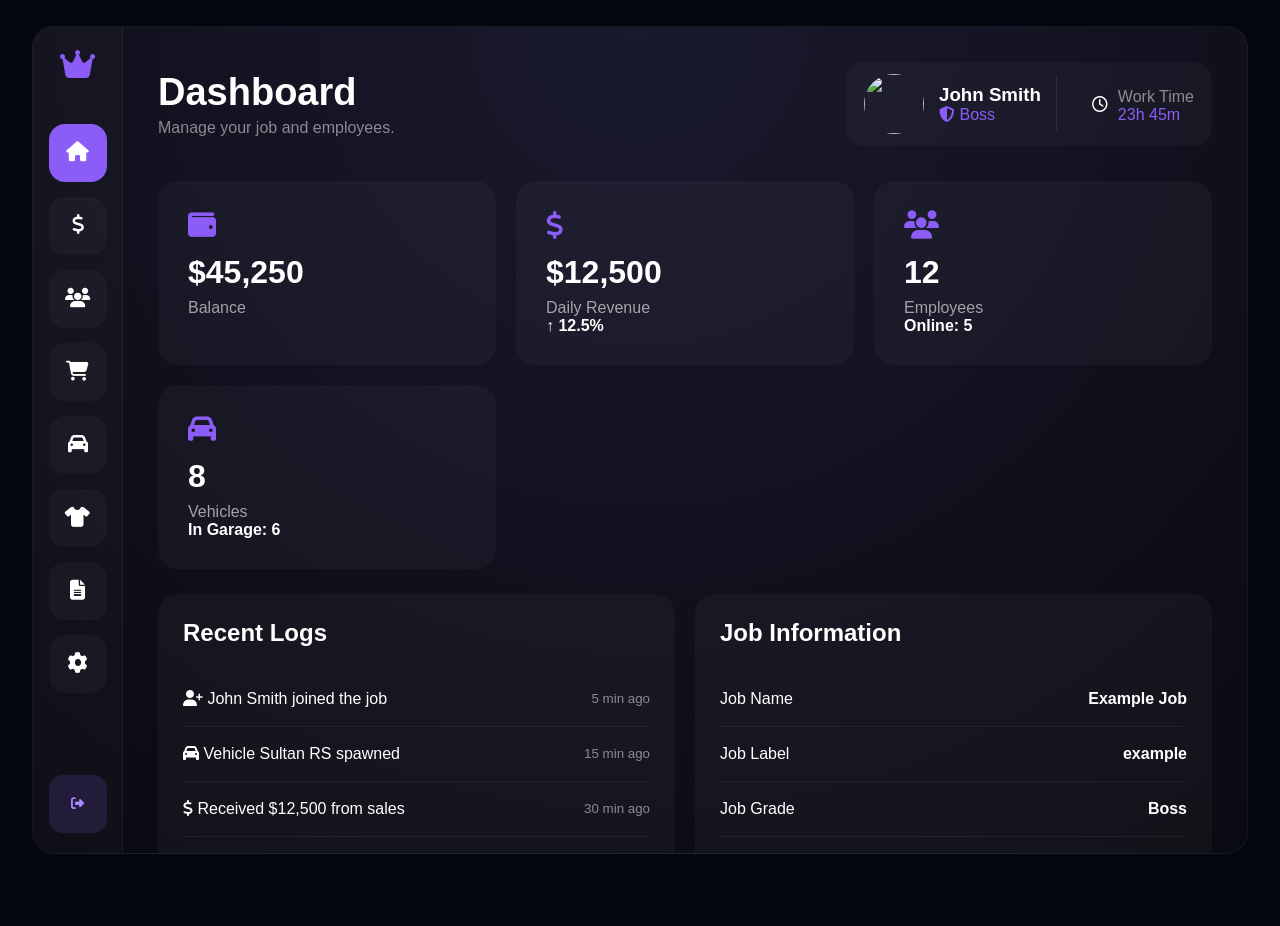
==== demo.html @ d32dae9c "Add browser demo preview page" ====
<!DOCTYPE html>
<html lang="en">
<head>
    <meta charset="UTF-8">
    <meta name="viewport" content="width=device-width, initial-scale=1.0">
    <title>AJ BossMenu Demo Preview</title>
    <link rel="stylesheet" href="html/style.css">
    <link rel="stylesheet" href="https://cdnjs.cloudflare.com/ajax/libs/font-awesome/6.5.1/css/all.min.css">
    <style>
        body { display: block !important; background: #050812; }
    </style>
</head>
<body>
    <div class="boss-wrapper">
        <aside class="sidebar">
            <div class="logo"><i class="fa-solid fa-crown"></i></div>
            <nav class="menu">
                <button class="active"><i class="fa-solid fa-house"></i></button>
                <button><i class="fa-solid fa-dollar-sign"></i></button>
                <button><i class="fa-solid fa-users"></i></button>
                <button><i class="fa-solid fa-cart-shopping"></i></button>
                <button><i class="fa-solid fa-car"></i></button>
                <button><i class="fa-solid fa-shirt"></i></button>
                <button><i class="fa-solid fa-file-lines"></i></button>
                <button><i class="fa-solid fa-gear"></i></button>
            </nav>
            <button class="exit-btn"><i class="fa-solid fa-right-from-bracket"></i></button>
        </aside>
        <main class="main">
            <header class="header">
                <div class="header-title"><h1>Dashboard</h1><p>Manage your job and employees.</p></div>
                <div class="profile">
                    <img src="https://i.imgur.com/3ZQ3Z6v.png">
                    <div class="profile-info"><h3>John Smith</h3><span><i class="fa-solid fa-shield-halved"></i> Boss</span></div>
                    <div class="header-divider"></div>
                    <div class="worktime"><i class="fa-regular fa-clock"></i><div><p>Work Time</p><span>23h 45m</span></div></div>
                </div>
            </header>
            <section class="page active">
                <div class="cards">
                    <div class="card purple"><i class="fa-solid fa-wallet"></i><div><h2>$45,250</h2><p>Balance</p></div></div>
                    <div class="card green"><i class="fa-solid fa-dollar-sign"></i><div><h2>$12,500</h2><p>Daily Revenue</p><strong>↑ 12.5%</strong></div></div>
                    <div class="card blue"><i class="fa-solid fa-users"></i><div><h2>12</h2><p>Employees</p><strong>Online: 5</strong></div></div>
                    <div class="card orange"><i class="fa-solid fa-car"></i><div><h2>8</h2><p>Vehicles</p><strong>In Garage: 6</strong></div></div>
                </div>
                <div class="content-grid">
                    <section class="panel logs-preview">
                        <h2>Recent Logs</h2>
                        <div class="log-item"><span><i class="fa-solid fa-user-plus"></i> John Smith joined the job</span><small>5 min ago</small></div>
                        <div class="log-item"><span><i class="fa-solid fa-car"></i> Vehicle Sultan RS spawned</span><small>15 min ago</small></div>
                        <div class="log-item"><span><i class="fa-solid fa-dollar-sign"></i> Received $12,500 from sales</span><small>30 min ago</small></div>
                        <div class="log-item"><span><i class="fa-solid fa-user-check"></i> Mike Johnson was hired</span><small>1 hour ago</small></div>
                        <button class="panel-button"><i class="fa-solid fa-file-lines"></i> View All Logs</button>
                    </section>
                    <section class="panel info">
                        <h2>Job Information</h2>
                        <div class="info-row"><span>Job Name</span><strong>Example Job</strong></div>
                        <div class="info-row"><span>Job Label</span><strong>example</strong></div>
                        <div class="info-row"><span>Job Grade</span><strong>Boss</strong></div>
                        <div class="info-row"><span>Members</span><strong>12 / 50</strong></div>
                        <div class="info-row"><span>Created</span><strong>May 1, 2024</strong></div>
                    </section>
                </div>
            </section>
        </main>
    </div>
</body>
</html>
---- html/style.css ----
@import url('./styles/base/reset.css');
@import url('./styles/layout/sidebar.css');
@import url('./styles/layout/header.css');
@import url('./styles/components/cards.css');
@import url('./styles/components/panels.css');
@import url('./styles/components/toast.css');

body {
    display: none;
}

.boss-wrapper {
    width: 95%;
    height: 92%;
    margin: auto;
    margin-top: 2%;
    background: radial-gradient(circle at top, rgba(26,26,46,0.98), rgba(10,10,18,0.98));
    border-radius: 22px;
    display: flex;
    overflow: hidden;
    border: 1px solid rgba(255,255,255,0.05);
    box-shadow: 0 0 80px rgba(0,0,0,.45);
}

.page {
    display: none;
    animation: fade .18s ease;
}

.page.active {
    display: block;
}

.page-panel {
    min-height: 700px;
}

.toolbar {
    display: flex;
    gap: 10px;
    margin-bottom: 20px;
}

.toolbar button,
.panel-button,
.exit-btn {
    border: none;
    outline: none;
    background: rgba(139,92,246,.15);
    color: #a78bfa;
    border-radius: 14px;
    padding: 14px 18px;
    cursor: pointer;
    transition: .2s ease;
}

.toolbar button:hover,
.panel-button:hover,
.exit-btn:hover {
    background: #8b5cf6;
    color: white;
}

.exit-btn {
    margin-top: auto;
    width: 58px;
    height: 58px;
}

.panel-button {
    width: 100%;
    margin-top: 20px;
}

.header-divider {
    width: 1px;
    height: 55px;
    background: rgba(255,255,255,.08);
}

.logs-preview {
    min-height: 420px;
}

@keyframes fade {
    from {
        opacity: 0;
        transform: translateY(10px);
    }

    to {
        opacity: 1;
        transform: translateY(0);
    }
}
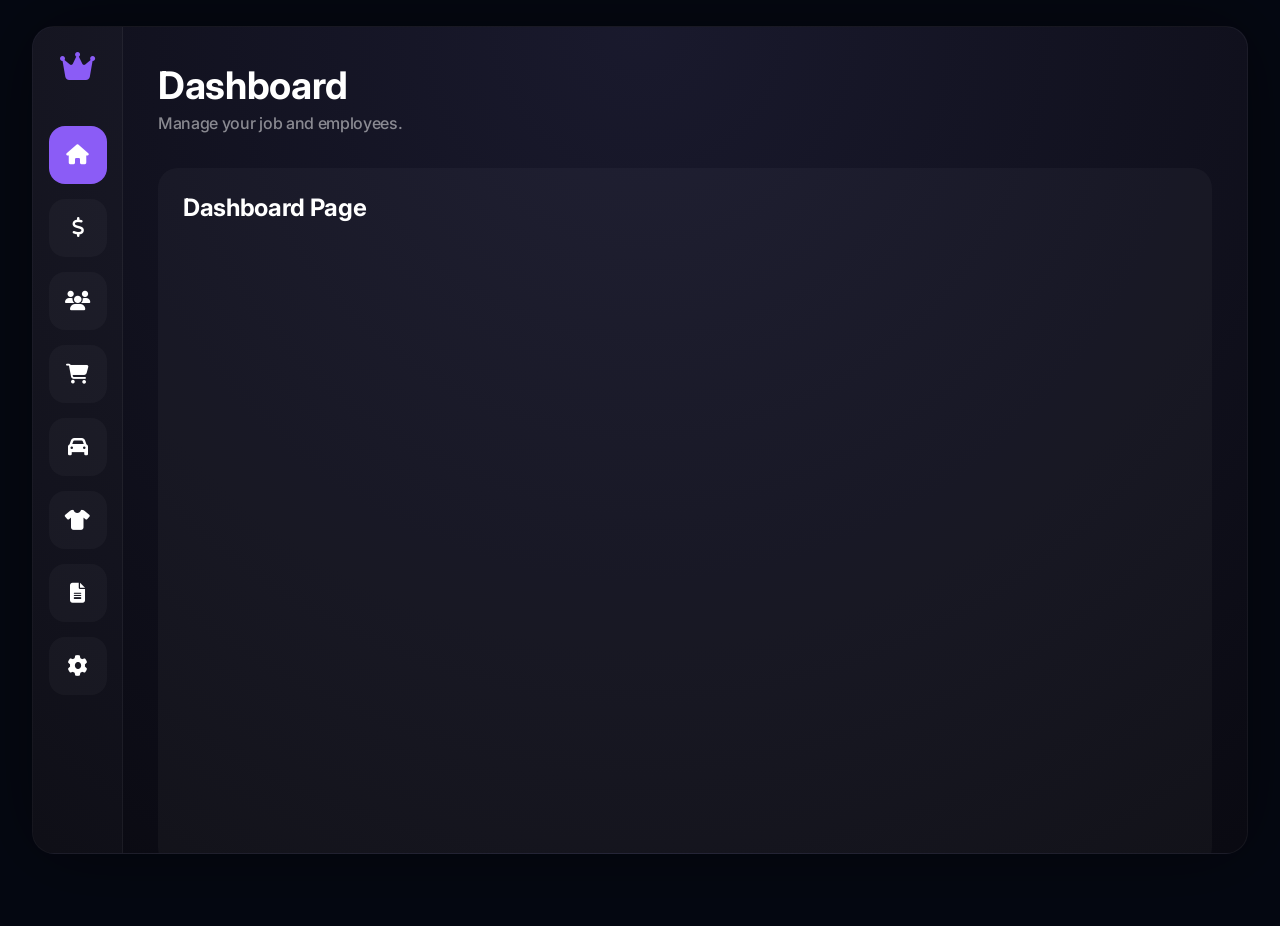
==== commit a140d589: "Fix demo navigation" ====
--- a/demo.html
+++ b/demo.html
@@ -1,68 +1,45 @@
 <!DOCTYPE html>
 <html lang="en">
 <head>
-    <meta charset="UTF-8">
-    <meta name="viewport" content="width=device-width, initial-scale=1.0">
-    <title>AJ BossMenu Demo Preview</title>
-    <link rel="stylesheet" href="html/style.css">
-    <link rel="stylesheet" href="https://cdnjs.cloudflare.com/ajax/libs/font-awesome/6.5.1/css/all.min.css">
-    <style>
-        body { display: block !important; background: #050812; }
-    </style>
+<meta charset="UTF-8">
+<meta name="viewport" content="width=device-width, initial-scale=1.0">
+<title>AJ BossMenu Demo</title>
+<link rel="stylesheet" href="html/style.css">
+<link rel="stylesheet" href="https://cdnjs.cloudflare.com/ajax/libs/font-awesome/6.5.1/css/all.min.css">
+<style>body{display:block!important;background:#050812}</style>
 </head>
 <body>
-    <div class="boss-wrapper">
-        <aside class="sidebar">
-            <div class="logo"><i class="fa-solid fa-crown"></i></div>
-            <nav class="menu">
-                <button class="active"><i class="fa-solid fa-house"></i></button>
-                <button><i class="fa-solid fa-dollar-sign"></i></button>
-                <button><i class="fa-solid fa-users"></i></button>
-                <button><i class="fa-solid fa-cart-shopping"></i></button>
-                <button><i class="fa-solid fa-car"></i></button>
-                <button><i class="fa-solid fa-shirt"></i></button>
-                <button><i class="fa-solid fa-file-lines"></i></button>
-                <button><i class="fa-solid fa-gear"></i></button>
-            </nav>
-            <button class="exit-btn"><i class="fa-solid fa-right-from-bracket"></i></button>
-        </aside>
-        <main class="main">
-            <header class="header">
-                <div class="header-title"><h1>Dashboard</h1><p>Manage your job and employees.</p></div>
-                <div class="profile">
-                    <img src="https://i.imgur.com/3ZQ3Z6v.png">
-                    <div class="profile-info"><h3>John Smith</h3><span><i class="fa-solid fa-shield-halved"></i> Boss</span></div>
-                    <div class="header-divider"></div>
-                    <div class="worktime"><i class="fa-regular fa-clock"></i><div><p>Work Time</p><span>23h 45m</span></div></div>
-                </div>
-            </header>
-            <section class="page active">
-                <div class="cards">
-                    <div class="card purple"><i class="fa-solid fa-wallet"></i><div><h2>$45,250</h2><p>Balance</p></div></div>
-                    <div class="card green"><i class="fa-solid fa-dollar-sign"></i><div><h2>$12,500</h2><p>Daily Revenue</p><strong>↑ 12.5%</strong></div></div>
-                    <div class="card blue"><i class="fa-solid fa-users"></i><div><h2>12</h2><p>Employees</p><strong>Online: 5</strong></div></div>
-                    <div class="card orange"><i class="fa-solid fa-car"></i><div><h2>8</h2><p>Vehicles</p><strong>In Garage: 6</strong></div></div>
-                </div>
-                <div class="content-grid">
-                    <section class="panel logs-preview">
-                        <h2>Recent Logs</h2>
-                        <div class="log-item"><span><i class="fa-solid fa-user-plus"></i> John Smith joined the job</span><small>5 min ago</small></div>
-                        <div class="log-item"><span><i class="fa-solid fa-car"></i> Vehicle Sultan RS spawned</span><small>15 min ago</small></div>
-                        <div class="log-item"><span><i class="fa-solid fa-dollar-sign"></i> Received $12,500 from sales</span><small>30 min ago</small></div>
-                        <div class="log-item"><span><i class="fa-solid fa-user-check"></i> Mike Johnson was hired</span><small>1 hour ago</small></div>
-                        <button class="panel-button"><i class="fa-solid fa-file-lines"></i> View All Logs</button>
-                    </section>
-                    <section class="panel info">
-                        <h2>Job Information</h2>
-                        <div class="info-row"><span>Job Name</span><strong>Example Job</strong></div>
-                        <div class="info-row"><span>Job Label</span><strong>example</strong></div>
-                        <div class="info-row"><span>Job Grade</span><strong>Boss</strong></div>
-                        <div class="info-row"><span>Members</span><strong>12 / 50</strong></div>
-                        <div class="info-row"><span>Created</span><strong>May 1, 2024</strong></div>
-                    </section>
-                </div>
-            </section>
-        </main>
-    </div>
+<div class="boss-wrapper">
+<aside class="sidebar">
+<div class="logo"><i class="fa-solid fa-crown"></i></div>
+<nav class="menu">
+<button class="active" data-page="dashboard"><i class="fa-solid fa-house"></i></button>
+<button data-page="finance"><i class="fa-solid fa-dollar-sign"></i></button>
+<button data-page="employees"><i class="fa-solid fa-users"></i></button>
+<button data-page="store"><i class="fa-solid fa-cart-shopping"></i></button>
+<button data-page="vehicles"><i class="fa-solid fa-car"></i></button>
+<button data-page="clothing"><i class="fa-solid fa-shirt"></i></button>
+<button data-page="logs"><i class="fa-solid fa-file-lines"></i></button>
+<button data-page="settings"><i class="fa-solid fa-gear"></i></button>
+</nav>
+</aside>
+<main class="main">
+<header class="header">
+<div class="header-title"><h1 id="title">Dashboard</h1><p id="desc">Manage your job and employees.</p></div>
+</header>
+<section class="page active" id="dashboard"><div class="panel page-panel"><h2>Dashboard Page</h2></div></section>
+<section class="page" id="finance"><div class="panel page-panel"><h2>Finance Page</h2></div></section>
+<section class="page" id="employees"><div class="panel page-panel"><h2>Employees Page</h2></div></section>
+<section class="page" id="store"><div class="panel page-panel"><h2>Store Page</h2></div></section>
+<section class="page" id="vehicles"><div class="panel page-panel"><h2>Vehicles Page</h2></div></section>
+<section class="page" id="clothing"><div class="panel page-panel"><h2>Clothing Page</h2></div></section>
+<section class="page" id="logs"><div class="panel page-panel"><h2>Logs Page</h2></div></section>
+<section class="page" id="settings"><div class="panel page-panel"><h2>Settings Page</h2></div></section>
+</main>
+</div>
+<script>
+const titles={dashboard:['Dashboard','Manage your job and employees.'],finance:['Finance','Manage society transactions.'],employees:['Employees','Manage employees and permissions.'],store:['Store','Manage store inventory.'],vehicles:['Vehicles','Manage job vehicles.'],clothing:['Clothing','Manage job outfits.'],logs:['Logs','Review all activities.'],settings:['Settings','Configure menu settings.']};
+document.querySelectorAll('[data-page]').forEach(button=>{button.addEventListener('click',()=>{const page=button.dataset.page;document.querySelectorAll('.page').forEach(p=>p.classList.remove('active'));document.querySelectorAll('.menu button').forEach(b=>b.classList.remove('active'));document.getElementById(page).classList.add('active');button.classList.add('active');document.getElementById('title').innerText=titles[page][0];document.getElementById('desc').innerText=titles[page][1];});});
+</script>
 </body>
-</html>
+</html>
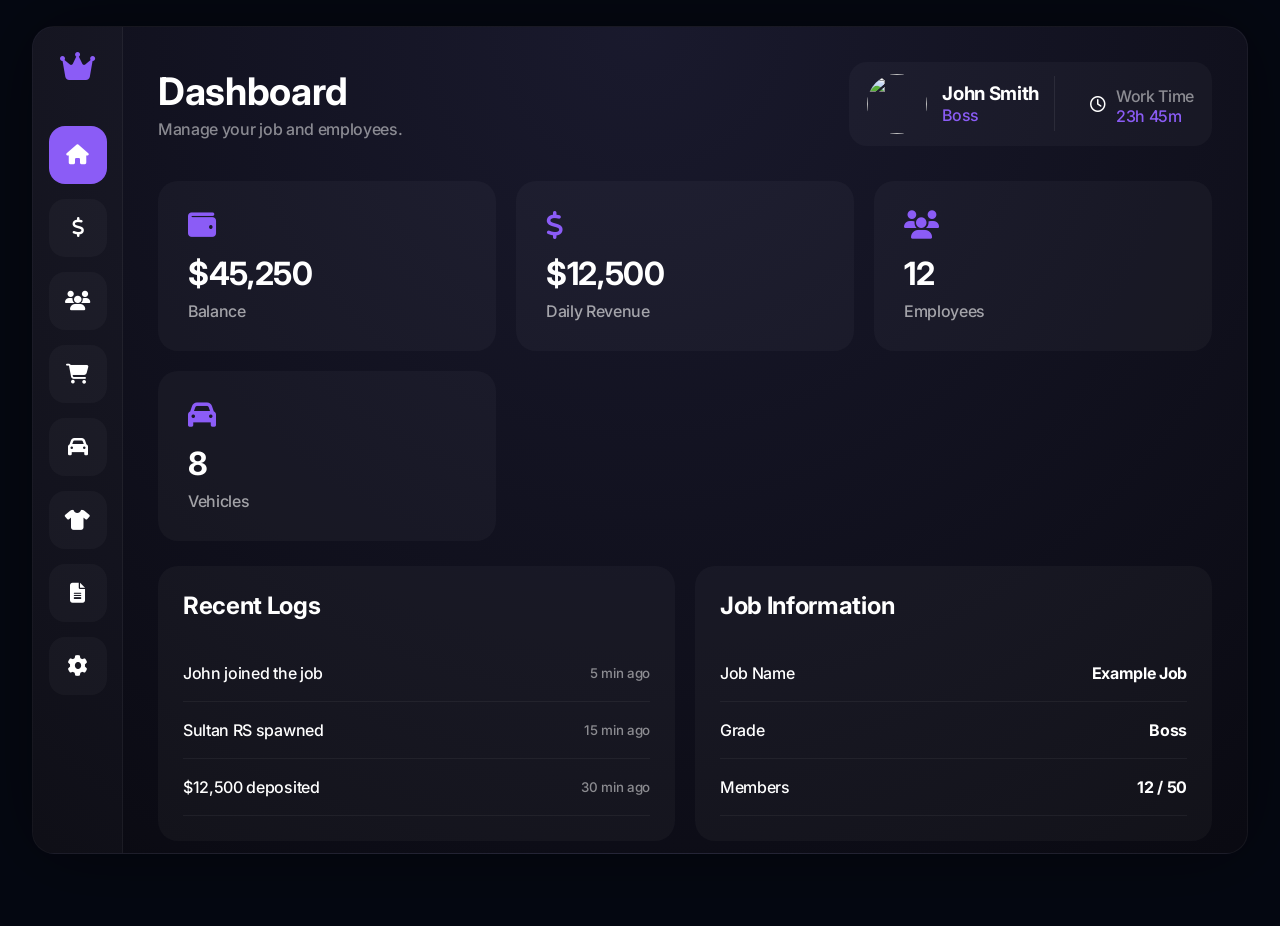
==== commit 9191ff0d: "Show full details on all demo pages" ====
--- a/demo.html
+++ b/demo.html
@@ -1,45 +1 @@
-<!DOCTYPE html>
-<html lang="en">
-<head>
-<meta charset="UTF-8">
-<meta name="viewport" content="width=device-width, initial-scale=1.0">
-<title>AJ BossMenu Demo</title>
-<link rel="stylesheet" href="html/style.css">
-<link rel="stylesheet" href="https://cdnjs.cloudflare.com/ajax/libs/font-awesome/6.5.1/css/all.min.css">
-<style>body{display:block!important;background:#050812}</style>
-</head>
-<body>
-<div class="boss-wrapper">
-<aside class="sidebar">
-<div class="logo"><i class="fa-solid fa-crown"></i></div>
-<nav class="menu">
-<button class="active" data-page="dashboard"><i class="fa-solid fa-house"></i></button>
-<button data-page="finance"><i class="fa-solid fa-dollar-sign"></i></button>
-<button data-page="employees"><i class="fa-solid fa-users"></i></button>
-<button data-page="store"><i class="fa-solid fa-cart-shopping"></i></button>
-<button data-page="vehicles"><i class="fa-solid fa-car"></i></button>
-<button data-page="clothing"><i class="fa-solid fa-shirt"></i></button>
-<button data-page="logs"><i class="fa-solid fa-file-lines"></i></button>
-<button data-page="settings"><i class="fa-solid fa-gear"></i></button>
-</nav>
-</aside>
-<main class="main">
-<header class="header">
-<div class="header-title"><h1 id="title">Dashboard</h1><p id="desc">Manage your job and employees.</p></div>
-</header>
-<section class="page active" id="dashboard"><div class="panel page-panel"><h2>Dashboard Page</h2></div></section>
-<section class="page" id="finance"><div class="panel page-panel"><h2>Finance Page</h2></div></section>
-<section class="page" id="employees"><div class="panel page-panel"><h2>Employees Page</h2></div></section>
-<section class="page" id="store"><div class="panel page-panel"><h2>Store Page</h2></div></section>
-<section class="page" id="vehicles"><div class="panel page-panel"><h2>Vehicles Page</h2></div></section>
-<section class="page" id="clothing"><div class="panel page-panel"><h2>Clothing Page</h2></div></section>
-<section class="page" id="logs"><div class="panel page-panel"><h2>Logs Page</h2></div></section>
-<section class="page" id="settings"><div class="panel page-panel"><h2>Settings Page</h2></div></section>
-</main>
-</div>
-<script>
-const titles={dashboard:['Dashboard','Manage your job and employees.'],finance:['Finance','Manage society transactions.'],employees:['Employees','Manage employees and permissions.'],store:['Store','Manage store inventory.'],vehicles:['Vehicles','Manage job vehicles.'],clothing:['Clothing','Manage job outfits.'],logs:['Logs','Review all activities.'],settings:['Settings','Configure menu settings.']};
-document.querySelectorAll('[data-page]').forEach(button=>{button.addEventListener('click',()=>{const page=button.dataset.page;document.querySelectorAll('.page').forEach(p=>p.classList.remove('active'));document.querySelectorAll('.menu button').forEach(b=>b.classList.remove('active'));document.getElementById(page).classList.add('active');button.classList.add('active');document.getElementById('title').innerText=titles[page][0];document.getElementById('desc').innerText=titles[page][1];});});
-</script>
-</body>
-</html>+<!DOCTYPE html><html lang="en"><head><meta charset="UTF-8"><meta name="viewport" content="width=device-width, initial-scale=1.0"><title>AJ BossMenu Demo</title><link rel="stylesheet" href="html/style.css"><link rel="stylesheet" href="https://cdnjs.cloudflare.com/ajax/libs/font-awesome/6.5.1/css/all.min.css"><style>body{display:block!important;background:#050812}.demo-grid{display:grid;grid-template-columns:1fr 1fr;gap:20px}.demo-full{grid-column:1/3}.demo-table{width:100%;border-collapse:collapse}.demo-table th,.demo-table td{padding:16px;border-bottom:1px solid rgba(255,255,255,.06);text-align:left}.demo-table th{color:rgba(255,255,255,.45);font-size:13px}.status{padding:7px 12px;border-radius:999px;background:rgba(139,92,246,.14);color:#c4b5fd}</style></head><body><div class="boss-wrapper"><aside class="sidebar"><div class="logo"><i class="fa-solid fa-crown"></i></div><nav class="menu"><button class="active" data-page="dashboard"><i class="fa-solid fa-house"></i></button><button data-page="finance"><i class="fa-solid fa-dollar-sign"></i></button><button data-page="employees"><i class="fa-solid fa-users"></i></button><button data-page="store"><i class="fa-solid fa-cart-shopping"></i></button><button data-page="vehicles"><i class="fa-solid fa-car"></i></button><button data-page="clothing"><i class="fa-solid fa-shirt"></i></button><button data-page="logs"><i class="fa-solid fa-file-lines"></i></button><button data-page="settings"><i class="fa-solid fa-gear"></i></button></nav></aside><main class="main"><header class="header"><div class="header-title"><h1 id="title">Dashboard</h1><p id="desc">Manage your job and employees.</p></div><div class="profile"><img src="https://i.imgur.com/3ZQ3Z6v.png"><div><h3>John Smith</h3><span>Boss</span></div><div class="header-divider"></div><div class="worktime"><i class="fa-regular fa-clock"></i><div><p>Work Time</p><span>23h 45m</span></div></div></div></header><section class="page active" id="dashboard"><div class="cards"><div class="card"><i class="fa-solid fa-wallet"></i><h2>$45,250</h2><p>Balance</p></div><div class="card"><i class="fa-solid fa-dollar-sign"></i><h2>$12,500</h2><p>Daily Revenue</p></div><div class="card"><i class="fa-solid fa-users"></i><h2>12</h2><p>Employees</p></div><div class="card"><i class="fa-solid fa-car"></i><h2>8</h2><p>Vehicles</p></div></div><div class="content-grid"><div class="panel"><h2>Recent Logs</h2><div class="log-item"><span>John joined the job</span><small>5 min ago</small></div><div class="log-item"><span>Sultan RS spawned</span><small>15 min ago</small></div><div class="log-item"><span>$12,500 deposited</span><small>30 min ago</small></div></div><div class="panel"><h2>Job Information</h2><div class="info-row"><span>Job Name</span><strong>Example Job</strong></div><div class="info-row"><span>Grade</span><strong>Boss</strong></div><div class="info-row"><span>Members</span><strong>12 / 50</strong></div></div></div></section><section class="page" id="finance"><div class="panel page-panel"><h2>Finance</h2><div class="cards"><div class="card"><h2>$45,250</h2><p>Society Balance</p></div><div class="card"><h2>$12,500</h2><p>Income Today</p></div><div class="card"><h2>$2,500</h2><p>Withdrawals</p></div></div><table class="demo-table"><tr><th>Type</th><th>Amount</th><th>By</th><th>Time</th></tr><tr><td>Deposit</td><td>$12,500</td><td>John Smith</td><td>Today 14:20</td></tr><tr><td>Withdraw</td><td>$2,500</td><td>Mike Johnson</td><td>Today 12:05</td></tr></table></div></section><section class="page" id="employees"><div class="panel page-panel"><h2>Employees</h2><table class="demo-table"><tr><th>Name</th><th>Grade</th><th>Status</th><th>Hours</th></tr><tr><td>John Smith</td><td>Boss</td><td><span class="status">Online</span></td><td>23h 45m</td></tr><tr><td>Mike Johnson</td><td>Manager</td><td><span class="status">Online</span></td><td>12h 10m</td></tr><tr><td>David Miller</td><td>Employee</td><td>Offline</td><td>7h 30m</td></tr></table></div></section><section class="page" id="store"><div class="panel page-panel"><h2>Store</h2><table class="demo-table"><tr><th>Item</th><th>Price</th><th>Stock</th></tr><tr><td>Radio</td><td>$250</td><td>35</td></tr><tr><td>Repair Kit</td><td>$500</td><td>18</td></tr><tr><td>Armor</td><td>$1,200</td><td>10</td></tr></table></div></section><section class="page" id="vehicles"><div class="panel page-panel"><h2>Vehicles</h2><table class="demo-table"><tr><th>Vehicle</th><th>Plate</th><th>Status</th></tr><tr><td>Sultan RS</td><td>AJ 1020</td><td>Available</td></tr><tr><td>Buffalo STX</td><td>AJ 2211</td><td>Out</td></tr><tr><td>Granger</td><td>AJ 3344</td><td>Maintenance</td></tr></table></div></section><section class="page" id="clothing"><div class="panel page-panel"><h2>Clothing</h2><div class="list-item"><strong>Boss Outfit</strong><p>Boss</p></div><div class="list-item"><strong>Manager Outfit</strong><p>Manager</p></div><div class="list-item"><strong>Employee Outfit</strong><p>Employee</p></div></div></section><section class="page" id="logs"><div class="panel page-panel"><h2>Logs</h2><div class="log-item"><span>John joined the job</span><small>5 min ago</small></div><div class="log-item"><span>Sultan RS spawned</span><small>15 min ago</small></div><div class="log-item"><span>$12,500 added to society</span><small>30 min ago</small></div><div class="log-item"><span>Mike Johnson was hired</span><small>1 hour ago</small></div></div></section><section class="page" id="settings"><div class="panel page-panel"><h2>Settings</h2><div class="info-row"><span>Language</span><strong>English</strong></div><div class="info-row"><span>Theme</span><strong>Dark Purple</strong></div><div class="info-row"><span>Allow Withdraw</span><strong>true</strong></div><div class="info-row"><span>Allow Hire</span><strong>true</strong></div></div></section></main></div><script>const titles={dashboard:['Dashboard','Manage your job and employees.'],finance:['Finance','Manage society transactions.'],employees:['Employees','Manage employees and permissions.'],store:['Store','Manage store inventory.'],vehicles:['Vehicles','Manage job vehicles.'],clothing:['Clothing','Manage job outfits.'],logs:['Logs','Review all activities.'],settings:['Settings','Configure menu settings.']};document.querySelectorAll('[data-page]').forEach(button=>{button.addEventListener('click',()=>{const page=button.dataset.page;document.querySelectorAll('.page').forEach(p=>p.classList.remove('active'));document.querySelectorAll('.menu button').forEach(b=>b.classList.remove('active'));document.getElementById(page).classList.add('active');button.classList.add('active');document.getElementById('title').innerText=titles[page][0];document.getElementById('desc').innerText=titles[page][1];});});</script></body></html>
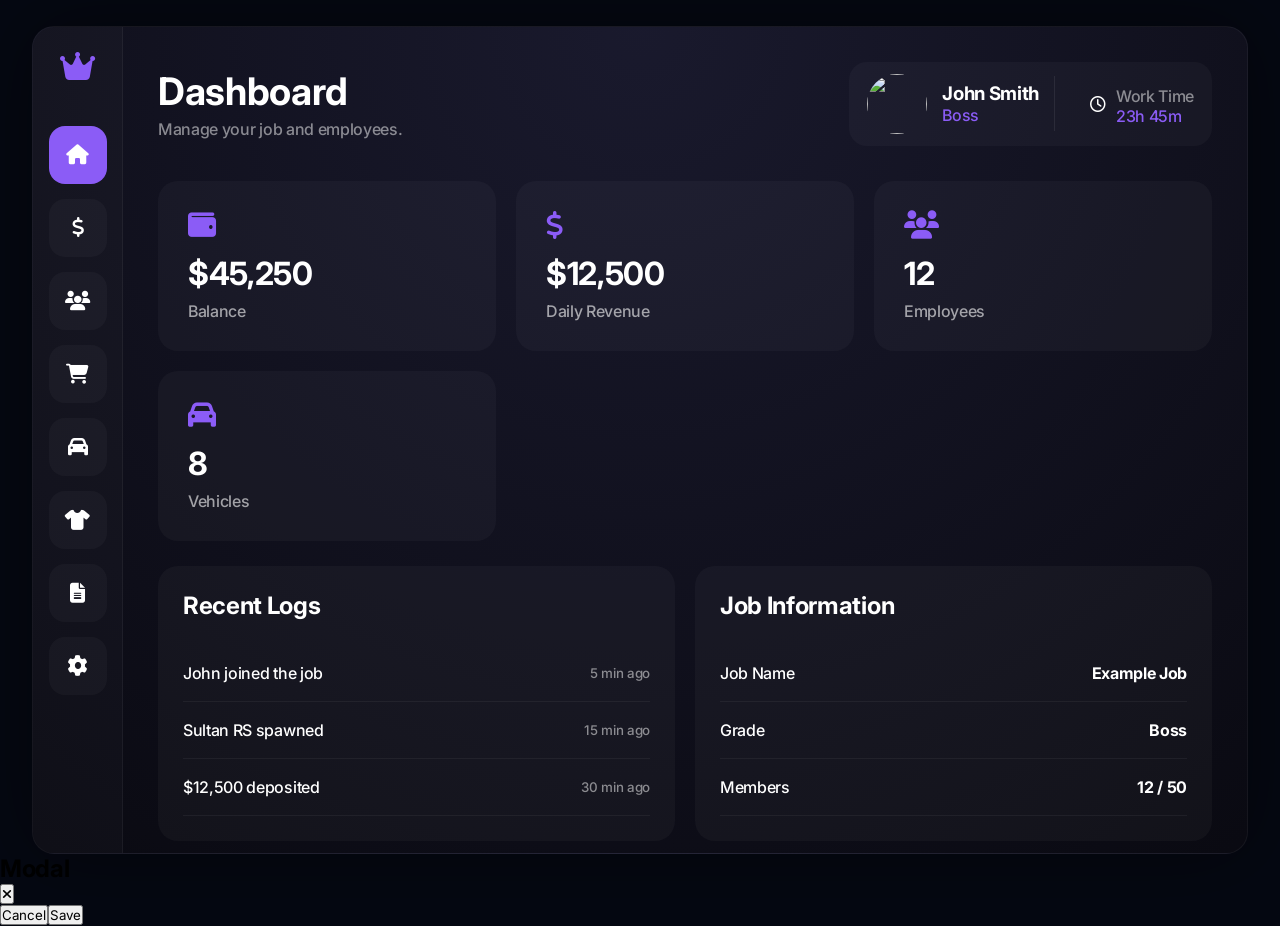
==== commit 4a1078ec: "Fix demo store slot cart system" ====
--- a/demo.html
+++ b/demo.html
@@ -1 +1 @@
-<!DOCTYPE html><html lang="en"><head><meta charset="UTF-8"><meta name="viewport" content="width=device-width, initial-scale=1.0"><title>AJ BossMenu Demo</title><link rel="stylesheet" href="html/style.css"><link rel="stylesheet" href="https://cdnjs.cloudflare.com/ajax/libs/font-awesome/6.5.1/css/all.min.css"><style>body{display:block!important;background:#050812}.demo-grid{display:grid;grid-template-columns:1fr 1fr;gap:20px}.demo-full{grid-column:1/3}.demo-table{width:100%;border-collapse:collapse}.demo-table th,.demo-table td{padding:16px;border-bottom:1px solid rgba(255,255,255,.06);text-align:left}.demo-table th{color:rgba(255,255,255,.45);font-size:13px}.status{padding:7px 12px;border-radius:999px;background:rgba(139,92,246,.14);color:#c4b5fd}</style></head><body><div class="boss-wrapper"><aside class="sidebar"><div class="logo"><i class="fa-solid fa-crown"></i></div><nav class="menu"><button class="active" data-page="dashboard"><i class="fa-solid fa-house"></i></button><button data-page="finance"><i class="fa-solid fa-dollar-sign"></i></button><button data-page="employees"><i class="fa-solid fa-users"></i></button><button data-page="store"><i class="fa-solid fa-cart-shopping"></i></button><button data-page="vehicles"><i class="fa-solid fa-car"></i></button><button data-page="clothing"><i class="fa-solid fa-shirt"></i></button><button data-page="logs"><i class="fa-solid fa-file-lines"></i></button><button data-page="settings"><i class="fa-solid fa-gear"></i></button></nav></aside><main class="main"><header class="header"><div class="header-title"><h1 id="title">Dashboard</h1><p id="desc">Manage your job and employees.</p></div><div class="profile"><img src="https://i.imgur.com/3ZQ3Z6v.png"><div><h3>John Smith</h3><span>Boss</span></div><div class="header-divider"></div><div class="worktime"><i class="fa-regular fa-clock"></i><div><p>Work Time</p><span>23h 45m</span></div></div></div></header><section class="page active" id="dashboard"><div class="cards"><div class="card"><i class="fa-solid fa-wallet"></i><h2>$45,250</h2><p>Balance</p></div><div class="card"><i class="fa-solid fa-dollar-sign"></i><h2>$12,500</h2><p>Daily Revenue</p></div><div class="card"><i class="fa-solid fa-users"></i><h2>12</h2><p>Employees</p></div><div class="card"><i class="fa-solid fa-car"></i><h2>8</h2><p>Vehicles</p></div></div><div class="content-grid"><div class="panel"><h2>Recent Logs</h2><div class="log-item"><span>John joined the job</span><small>5 min ago</small></div><div class="log-item"><span>Sultan RS spawned</span><small>15 min ago</small></div><div class="log-item"><span>$12,500 deposited</span><small>30 min ago</small></div></div><div class="panel"><h2>Job Information</h2><div class="info-row"><span>Job Name</span><strong>Example Job</strong></div><div class="info-row"><span>Grade</span><strong>Boss</strong></div><div class="info-row"><span>Members</span><strong>12 / 50</strong></div></div></div></section><section class="page" id="finance"><div class="panel page-panel"><h2>Finance</h2><div class="cards"><div class="card"><h2>$45,250</h2><p>Society Balance</p></div><div class="card"><h2>$12,500</h2><p>Income Today</p></div><div class="card"><h2>$2,500</h2><p>Withdrawals</p></div></div><table class="demo-table"><tr><th>Type</th><th>Amount</th><th>By</th><th>Time</th></tr><tr><td>Deposit</td><td>$12,500</td><td>John Smith</td><td>Today 14:20</td></tr><tr><td>Withdraw</td><td>$2,500</td><td>Mike Johnson</td><td>Today 12:05</td></tr></table></div></section><section class="page" id="employees"><div class="panel page-panel"><h2>Employees</h2><table class="demo-table"><tr><th>Name</th><th>Grade</th><th>Status</th><th>Hours</th></tr><tr><td>John Smith</td><td>Boss</td><td><span class="status">Online</span></td><td>23h 45m</td></tr><tr><td>Mike Johnson</td><td>Manager</td><td><span class="status">Online</span></td><td>12h 10m</td></tr><tr><td>David Miller</td><td>Employee</td><td>Offline</td><td>7h 30m</td></tr></table></div></section><section class="page" id="store"><div class="panel page-panel"><h2>Store</h2><table class="demo-table"><tr><th>Item</th><th>Price</th><th>Stock</th></tr><tr><td>Radio</td><td>$250</td><td>35</td></tr><tr><td>Repair Kit</td><td>$500</td><td>18</td></tr><tr><td>Armor</td><td>$1,200</td><td>10</td></tr></table></div></section><section class="page" id="vehicles"><div class="panel page-panel"><h2>Vehicles</h2><table class="demo-table"><tr><th>Vehicle</th><th>Plate</th><th>Status</th></tr><tr><td>Sultan RS</td><td>AJ 1020</td><td>Available</td></tr><tr><td>Buffalo STX</td><td>AJ 2211</td><td>Out</td></tr><tr><td>Granger</td><td>AJ 3344</td><td>Maintenance</td></tr></table></div></section><section class="page" id="clothing"><div class="panel page-panel"><h2>Clothing</h2><div class="list-item"><strong>Boss Outfit</strong><p>Boss</p></div><div class="list-item"><strong>Manager Outfit</strong><p>Manager</p></div><div class="list-item"><strong>Employee Outfit</strong><p>Employee</p></div></div></section><section class="page" id="logs"><div class="panel page-panel"><h2>Logs</h2><div class="log-item"><span>John joined the job</span><small>5 min ago</small></div><div class="log-item"><span>Sultan RS spawned</span><small>15 min ago</small></div><div class="log-item"><span>$12,500 added to society</span><small>30 min ago</small></div><div class="log-item"><span>Mike Johnson was hired</span><small>1 hour ago</small></div></div></section><section class="page" id="settings"><div class="panel page-panel"><h2>Settings</h2><div class="info-row"><span>Language</span><strong>English</strong></div><div class="info-row"><span>Theme</span><strong>Dark Purple</strong></div><div class="info-row"><span>Allow Withdraw</span><strong>true</strong></div><div class="info-row"><span>Allow Hire</span><strong>true</strong></div></div></section></main></div><script>const titles={dashboard:['Dashboard','Manage your job and employees.'],finance:['Finance','Manage society transactions.'],employees:['Employees','Manage employees and permissions.'],store:['Store','Manage store inventory.'],vehicles:['Vehicles','Manage job vehicles.'],clothing:['Clothing','Manage job outfits.'],logs:['Logs','Review all activities.'],settings:['Settings','Configure menu settings.']};document.querySelectorAll('[data-page]').forEach(button=>{button.addEventListener('click',()=>{const page=button.dataset.page;document.querySelectorAll('.page').forEach(p=>p.classList.remove('active'));document.querySelectorAll('.menu button').forEach(b=>b.classList.remove('active'));document.getElementById(page).classList.add('active');button.classList.add('active');document.getElementById('title').innerText=titles[page][0];document.getElementById('desc').innerText=titles[page][1];});});</script></body></html>+<!DOCTYPE html><html lang="en"><head><meta charset="UTF-8"><meta name="viewport" content="width=device-width,initial-scale=1.0"><title>AJ BossMenu Demo</title><link rel="stylesheet" href="html/style.css"><link rel="stylesheet" href="https://cdnjs.cloudflare.com/ajax/libs/font-awesome/6.5.1/css/all.min.css"><style>body{display:block!important;background:#050812}.status{padding:7px 12px;border-radius:999px;background:rgba(139,92,246,.14);color:#c4b5fd}</style></head><body><div class="boss-wrapper"><aside class="sidebar"><div class="logo"><i class="fa-solid fa-crown"></i></div><nav class="menu"><button class="active" data-page="dashboard"><i class="fa-solid fa-house"></i></button><button data-page="finance"><i class="fa-solid fa-dollar-sign"></i></button><button data-page="employees"><i class="fa-solid fa-users"></i></button><button data-page="store"><i class="fa-solid fa-cart-shopping"></i></button><button data-page="vehicles"><i class="fa-solid fa-car"></i></button><button data-page="clothing"><i class="fa-solid fa-shirt"></i></button><button data-page="logs"><i class="fa-solid fa-file-lines"></i></button><button data-page="settings"><i class="fa-solid fa-gear"></i></button></nav></aside><main class="main"><header class="header"><div class="header-title"><h1 id="title">Dashboard</h1><p id="desc">Manage your job and employees.</p></div><div class="profile"><img src="https://i.imgur.com/3ZQ3Z6v.png"><div><h3>John Smith</h3><span>Boss</span></div><div class="header-divider"></div><div class="worktime"><i class="fa-regular fa-clock"></i><div><p>Work Time</p><span>23h 45m</span></div></div></div></header><section class="page active" id="dashboard"><div class="cards"><div class="card"><i class="fa-solid fa-wallet"></i><h2>$45,250</h2><p>Balance</p></div><div class="card"><i class="fa-solid fa-dollar-sign"></i><h2>$12,500</h2><p>Daily Revenue</p></div><div class="card"><i class="fa-solid fa-users"></i><h2>12</h2><p>Employees</p></div><div class="card"><i class="fa-solid fa-car"></i><h2>8</h2><p>Vehicles</p></div></div><div class="content-grid"><div class="panel"><h2>Recent Logs</h2><div class="log-item"><span>John joined the job</span><small>5 min ago</small></div><div class="log-item"><span>Sultan RS spawned</span><small>15 min ago</small></div><div class="log-item"><span>$12,500 deposited</span><small>30 min ago</small></div></div><div class="panel"><h2>Job Information</h2><div class="info-row"><span>Job Name</span><strong>Example Job</strong></div><div class="info-row"><span>Grade</span><strong>Boss</strong></div><div class="info-row"><span>Members</span><strong>12 / 50</strong></div></div></div></section><section class="page" id="finance"><div class="panel page-panel"><h2>Finance</h2><div class="finance-toolbar"><button class="finance-btn deposit" id="demoDeposit"><i class="fa-solid fa-arrow-down"></i> Deposit</button><button class="finance-btn withdraw" id="demoWithdraw"><i class="fa-solid fa-arrow-up"></i> Withdraw</button></div><div class="finance-grid"><section class="finance-chart panel"><div class="chart-header"><h2>Finance Analytics</h2><div class="chart-filters"><button class="active">Day</button><button>Week</button><button>Month</button><button>Year</button></div></div><div class="chart-bars"><div class="chart-column"><div class="chart-value income" style="height:82%"></div><span>Income</span><strong>$12,500</strong></div><div class="chart-column"><div class="chart-value expense" style="height:32%"></div><span>Expense</span><strong>$2,500</strong></div></div></section><section class="finance-stats panel"><h2>Statistics</h2><div class="finance-stat-row"><span>Total Income</span><strong>$68,500</strong></div><div class="finance-stat-row"><span>Total Expense</span><strong>$23,250</strong></div><div class="finance-stat-row"><span>Society Balance</span><strong>$45,250</strong></div><div class="finance-stat-row"><span>Last Withdraw</span><strong>Mike Johnson</strong></div><div class="finance-stat-row"><span>Last Deposit</span><strong>John Smith</strong></div></section></div><section class="panel finance-history"><div class="table-header"><h2>Transactions History</h2></div><table class="finance-table"><thead><tr><th>#</th><th>Operation</th><th>By</th><th>Time</th><th>Notes</th></tr></thead><tbody><tr><td>1</td><td>Deposit</td><td>John Smith</td><td>Today 14:20</td><td>Daily sales income</td></tr><tr><td>2</td><td>Withdraw</td><td>Mike Johnson</td><td>Today 12:05</td><td>Vehicle maintenance</td></tr><tr><td>3</td><td>Expense</td><td>System</td><td>Yesterday 22:00</td><td>Salary paid</td></tr><tr><td>4</td><td>Deposit</td><td>John Smith</td><td>Yesterday 18:30</td><td>Store revenue</td></tr></tbody></table></section></div></section><section class="page" id="employees"><div class="panel page-panel"><h2>Employees</h2><div class="employee-header"><button class="hire-btn" id="demoHireTop"><i class="fa-solid fa-user-plus"></i> Hire Employee</button></div><table class="employee-table"><thead><tr><th>Name</th><th>Grade</th><th>Status</th><th>Hours</th><th>Actions</th></tr></thead><tbody><tr><td>John Smith</td><td>Boss</td><td><span class="status">Online</span></td><td>23h 45m</td><td><span class="owner-badge">OWNER</span></td></tr><tr><td>Mike Johnson</td><td>Manager</td><td><span class="status">Online</span></td><td>12h 10m</td><td><div class="employee-actions"><button class="action-btn fire" data-type="fire" data-name="Mike Johnson">Fire</button><button class="action-btn promote" data-type="promote" data-name="Mike Johnson" data-grade="Manager">Promote</button><button class="action-btn permissions" data-type="permissions" data-name="Mike Johnson">Permissions</button><button class="action-btn badges" data-type="badges" data-name="Mike Johnson">Badges</button></div></td></tr><tr><td>David Miller</td><td>Employee</td><td>Offline</td><td>7h 30m</td><td><div class="employee-actions"><button class="action-btn fire" data-type="fire" data-name="David Miller">Fire</button><button class="action-btn promote" data-type="promote" data-name="David Miller" data-grade="Employee">Promote</button><button class="action-btn permissions" data-type="permissions" data-name="David Miller">Permissions</button><button class="action-btn badges" data-type="badges" data-name="David Miller">Badges</button></div></td></tr></tbody></table><div class="employee-header" style="margin-top:22px"><button class="hire-btn" id="demoHireBottom"><i class="fa-solid fa-user-plus"></i> Hire Employee</button></div></div></section><section class="page" id="store"><div class="panel page-panel"><h2>Store</h2><div class="store-layout"><section class="store-items-panel panel"><div class="store-section-header"><h2>Store Items</h2><p>Select an item slot to add it to the purchase list.</p></div><div class="store-slots"><button class="store-slot" data-store-item="Radio" data-price="250"><div class="store-slot-icon"><i class="fa-solid fa-box"></i></div><div class="store-slot-info"><strong>Radio</strong><span>$250</span></div></button><button class="store-slot" data-store-item="Repair Kit" data-price="500"><div class="store-slot-icon"><i class="fa-solid fa-screwdriver-wrench"></i></div><div class="store-slot-info"><strong>Repair Kit</strong><span>$500</span></div></button><button class="store-slot" data-store-item="Armor" data-price="1200"><div class="store-slot-icon"><i class="fa-solid fa-shield-halved"></i></div><div class="store-slot-info"><strong>Armor</strong><span>$1,200</span></div></button><button class="store-slot" data-store-item="Bandage" data-price="80"><div class="store-slot-icon"><i class="fa-solid fa-kit-medical"></i></div><div class="store-slot-info"><strong>Bandage</strong><span>$80</span></div></button></div></section><aside class="store-cart-panel panel"><div class="store-section-header"><h2>Purchase List</h2><p>Selected items</p></div><div class="store-cart-list" id="demoStoreCartList"></div><div class="store-cart-footer"><div class="store-total-row"><span>Total</span><strong id="demoStoreCartTotal">$0</strong></div><button class="store-buy-btn" id="demoStoreBuy"><i class="fa-solid fa-cart-shopping"></i> Buy</button><button class="store-cancel-btn" id="demoStoreCancel">Cancel</button></div></aside></div></div></section><section class="page" id="vehicles"><div class="panel page-panel"><h2>Vehicles</h2><table class="finance-table"><tr><th>Vehicle</th><th>Plate</th><th>Status</th></tr><tr><td>Sultan RS</td><td>AJ 1020</td><td>Available</td></tr><tr><td>Buffalo STX</td><td>AJ 2211</td><td>Out</td></tr><tr><td>Granger</td><td>AJ 3344</td><td>Maintenance</td></tr></table></div></section><section class="page" id="clothing"><div class="panel page-panel"><h2>Clothing</h2><div class="list-item"><strong>Boss Outfit</strong><p>Boss</p></div><div class="list-item"><strong>Manager Outfit</strong><p>Manager</p></div><div class="list-item"><strong>Employee Outfit</strong><p>Employee</p></div></div></section><section class="page" id="logs"><div class="panel page-panel"><h2>Logs</h2><div class="log-item"><span>John joined the job</span><small>5 min ago</small></div><div class="log-item"><span>Sultan RS spawned</span><small>15 min ago</small></div><div class="log-item"><span>$12,500 added to society</span><small>30 min ago</small></div><div class="log-item"><span>Mike Johnson was hired</span><small>1 hour ago</small></div></div></section><section class="page" id="settings"><div class="panel page-panel"><h2>Settings</h2><div class="info-row"><span>Language</span><strong>English</strong></div><div class="info-row"><span>Theme</span><strong>Dark Purple</strong></div><div class="info-row"><span>Allow Withdraw</span><strong>true</strong></div><div class="info-row"><span>Allow Hire</span><strong>true</strong></div></div></section></main></div><div class="modal-overlay" id="appModal"><div class="modal-box"><div class="modal-header"><h2 id="modalTitle">Modal</h2><button id="modalClose"><i class="fa-solid fa-xmark"></i></button></div><div class="modal-content" id="modalBody"></div><div class="modal-footer"><button class="modal-btn cancel" id="modalCancel">Cancel</button><button class="modal-btn save" id="modalSave">Save</button></div></div></div><script>const titles={dashboard:['Dashboard','Manage your job and employees.'],finance:['Finance','Manage society transactions.'],employees:['Employees','Manage employees and permissions.'],store:['Store','Manage store purchases.'],vehicles:['Vehicles','Manage job vehicles.'],clothing:['Clothing','Manage job outfits.'],logs:['Logs','Review all activities.'],settings:['Settings','Configure menu settings.']};document.querySelectorAll('[data-page]').forEach(button=>{button.addEventListener('click',()=>{const page=button.dataset.page;document.querySelectorAll('.page').forEach(p=>p.classList.remove('active'));document.querySelectorAll('.menu button').forEach(b=>b.classList.remove('active'));document.getElementById(page).classList.add('active');button.classList.add('active');document.getElementById('title').innerText=titles[page][0];document.getElementById('desc').innerText=titles[page][1];});});const modal=document.getElementById('appModal'),body=document.getElementById('modalBody'),mTitle=document.getElementById('modalTitle'),mSave=document.getElementById('modalSave');function openModal(title,content,save='Save'){mTitle.innerText=title;body.innerHTML=content;mSave.innerText=save;modal.classList.add('show')}function closeModal(){modal.classList.remove('show')}document.getElementById('modalClose').onclick=closeModal;document.getElementById('modalCancel').onclick=closeModal;mSave.onclick=closeModal;function financeModal(type){openModal(type+' Funds','<div class="hire-form"><div class="form-group"><label>Amount</label><input type="number" required placeholder="Enter amount..."></div><div class="form-group"><label>Reason</label><textarea required placeholder="Write reason here..."></textarea></div></div>',type)}document.getElementById('demoDeposit').onclick=()=>financeModal('Deposit');document.getElementById('demoWithdraw').onclick=()=>financeModal('Withdraw');let demoCart=[];function money(v){return '$'+Number(v||0).toLocaleString()}function renderDemoCart(){const list=document.getElementById('demoStoreCartList'),total=document.getElementById('demoStoreCartTotal');if(!list||!total)return;if(!demoCart.length){list.innerHTML='<div class="empty-cart">No items selected</div>';total.innerText='$0';return}list.innerHTML=demoCart.map(i=>'<div class="cart-item"><div><strong>'+i.name+'</strong><span>'+money(i.price)+' x '+i.count+'</span></div><div class="cart-controls"><button data-cart="minus" data-name="'+i.name+'">-</button><b>'+i.count+'</b><button data-cart="plus" data-name="'+i.name+'">+</button><button class="remove" data-cart="remove" data-name="'+i.name+'"><i class="fa-solid fa-trash"></i></button></div></div>').join('');total.innerText=money(demoCart.reduce((a,i)=>a+i.price*i.count,0));list.querySelectorAll('[data-cart]').forEach(btn=>btn.onclick=e=>{e.stopPropagation();const item=demoCart.find(x=>x.name===btn.dataset.name);if(!item)return;if(btn.dataset.cart==='plus')item.count++;if(btn.dataset.cart==='minus')item.count--;if(btn.dataset.cart==='remove')item.count=0;demoCart=demoCart.filter(x=>x.count>0);renderDemoCart()})}document.querySelectorAll('[data-store-item]').forEach(slot=>slot.onclick=()=>{const name=slot.dataset.storeItem,price=Number(slot.dataset.price),ex=demoCart.find(x=>x.name===name);if(ex)ex.count++;else demoCart.push({name,price,count:1});renderDemoCart()});document.getElementById('demoStoreCancel').onclick=()=>{demoCart=[];renderDemoCart()};document.getElementById('demoStoreBuy').onclick=()=>{if(!demoCart.length)return;demoCart=[];renderDemoCart()};renderDemoCart();function grades(selected=''){return '<select><option '+(selected==='Recruit'?'selected':'')+'>Recruit</option><option '+(selected==='Employee'?'selected':'')+'>Employee</option><option '+(selected==='Manager'?'selected':'')+'>Manager</option><option '+(selected==='Boss'?'selected':'')+'>Boss</option></select>'}function hireContent(){return '<div class="hire-form"><div class="form-group citizen-group"><label>Citizen Name / ID</label><input id="citizenSearch" type="text" placeholder="Type citizen name or ID..." autocomplete="off"><div class="citizen-results" id="citizenResults" style="display:none"><div class="citizen-option" data-name="Ahmed Alharbi" data-id="1001"><strong>Ahmed Alharbi</strong><span>#1001</span></div><div class="citizen-option" data-name="Fahad Alotaibi" data-id="1002"><strong>Fahad Alotaibi</strong><span>#1002</span></div><div class="citizen-option" data-name="Salem Alqahtani" data-id="1003"><strong>Salem Alqahtani</strong><span>#1003</span></div></div></div><div class="form-group"><label>Employee Grade</label>'+grades()+'</div><p class="modal-note">Type to search, then select one citizen from the menu.</p></div>'}function bindCitizen(){const input=document.getElementById('citizenSearch'),results=document.getElementById('citizenResults');input.oninput=()=>{const v=input.value.trim().toLowerCase();let found=0;if(!v){results.style.display='none';return}results.querySelectorAll('.citizen-option').forEach(o=>{const ok=o.dataset.name.toLowerCase().includes(v)||o.dataset.id.includes(v);o.style.display=ok?'flex':'none';if(ok)found++});results.style.display=found?'block':'none'};results.querySelectorAll('.citizen-option').forEach(o=>o.onclick=()=>{input.value=o.dataset.name+' (#'+o.dataset.id+')';results.style.display='none'});}function openHire(){openModal('Hire Employee',hireContent(),'Send Hire Request');setTimeout(bindCitizen,0)}document.getElementById('demoHireTop').onclick=openHire;document.getElementById('demoHireBottom').onclick=openHire;document.querySelectorAll('[data-type]').forEach(b=>b.onclick=()=>{const n=b.dataset.name,t=b.dataset.type;if(t==='fire')openModal('Fire Employee','<div class="warning-box"><i class="fa-solid fa-triangle-exclamation"></i><div><h3>Confirm employee dismissal</h3><p>Are you sure you want to fire <strong>'+n+'</strong>?</p></div></div>','Confirm Fire');if(t==='promote')openModal('Promote Employee','<div class="hire-form"><div class="form-group"><label>Employee</label><input value="'+n+'" disabled></div><div class="form-group"><label>New Grade</label>'+grades(b.dataset.grade)+'</div></div>','Save Promotion');if(t==='permissions')openModal('Employee Permissions','<div class="checkbox-grid"><label><input type="checkbox"> Manage Employees</label><label><input type="checkbox"> Manage Finance</label><label><input type="checkbox"> Manage Vehicles</label><label><input type="checkbox"> Manage Store</label><label><input type="checkbox"> Manage Clothing</label><label><input type="checkbox"> View Logs</label></div><p class="modal-note">You can select more than one permission for <strong>'+n+'</strong>.</p>','Save Permissions');if(t==='badges')openModal('Employee Badges','<div class="checkbox-grid"><label><input type="checkbox"> Supervisor Badge</label><label><input type="checkbox"> Training Badge</label><label><input type="checkbox"> Finance Badge</label><label><input type="checkbox"> Garage Badge</label><label><input type="checkbox"> Store Badge</label><label><input type="checkbox"> Senior Badge</label></div><p class="modal-note">You can select more than one badge for <strong>'+n+'</strong>.</p>','Save Badges')});</script></body></html>
--- a/html/style.css
+++ b/html/style.css
@@ -4,6 +4,7 @@
 @import url('./styles/components/cards.css');
 @import url('./styles/components/panels.css');
 @import url('./styles/components/toast.css');
+@import url('./styles/components/modal.css');
 
 body {
     display: none;
@@ -20,6 +21,10 @@
     overflow: hidden;
     border: 1px solid rgba(255,255,255,0.05);
     box-shadow: 0 0 80px rgba(0,0,0,.45);
+}
+
+.main {
+    overflow-y: auto;
 }
 
 .page {
